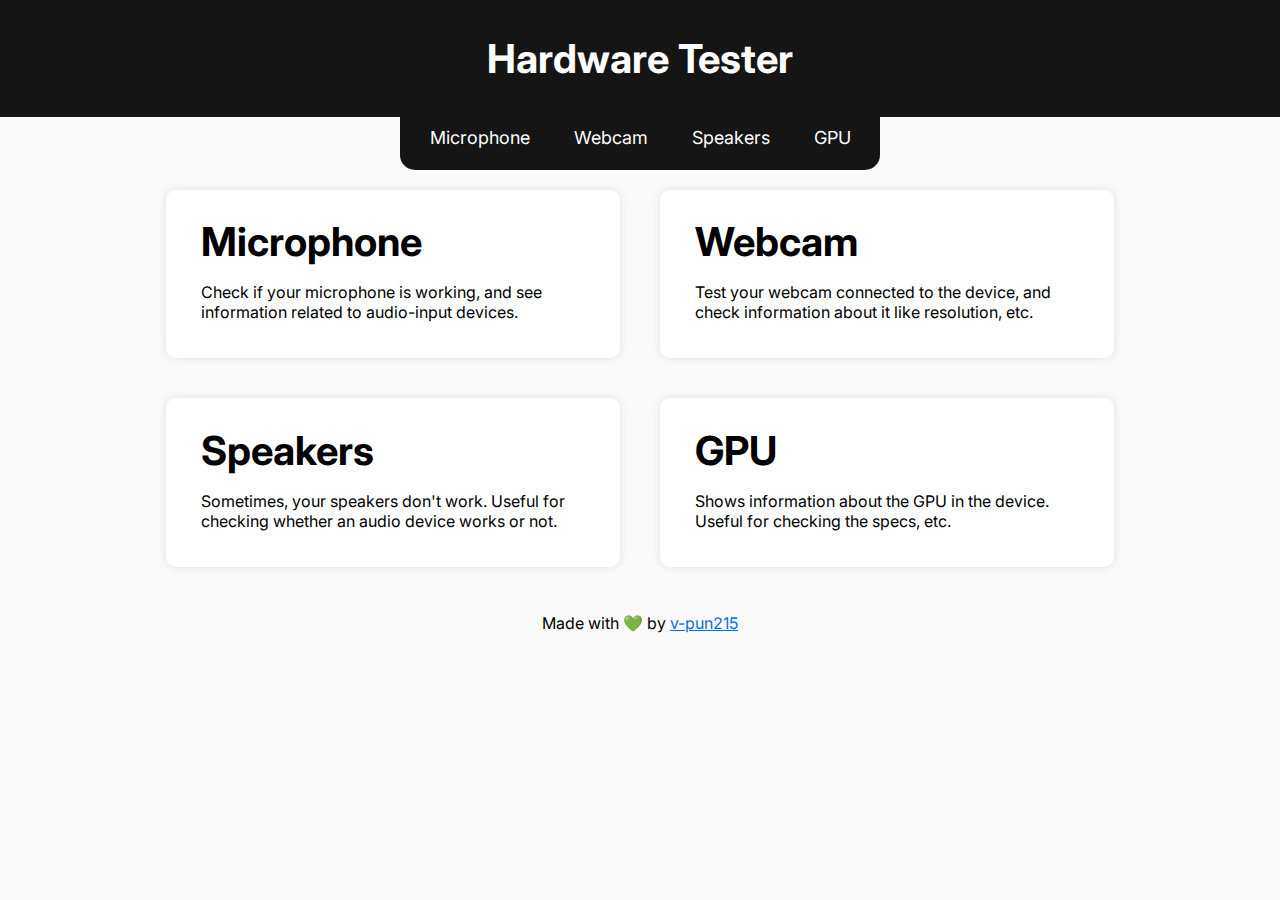
==== index.html @ 27bba9c4 "push to github" ====
<!DOCTYPE html>
<html lang="en">
<head>
    <meta charset="UTF-8">
    <meta name="viewport" content="width=device-width, initial-scale=1.0">
    <title>Hardware Tester</title>
    <link rel="stylesheet" href="style.css">
    <link rel="shortcut icon" href="img/favicon.png" type="image/png">
</head>
<body>
    <div class="header" onclick='window.location.href = "index.html";'>
        <h1>Hardware Tester</h1>
    </div>
    <center>
        <nav>
            <a href="microphone.html">Microphone</a>
            <a href="webcam.html">Webcam</a>
            <a href="speaker.html">Speakers</a>
            <a href="GPU.html">GPU</a>
        </nav>
    </center>
    <div class="content">
        <div class="test" onclick='window.location.href = "microphone.html";'>
            <h1>Microphone</h2>
            <p>Check if your microphone is working, and see information related to audio-input devices.</p>
        </div>
        <div class="test" onclick='window.location.href = "webcam.html";'>
            <h1>Webcam</h2>
            <p>Test your webcam connected to the device, and check information about it like resolution, etc.</p>
        </div>
        <div class="test" onclick='window.location.href = "speaker.html";'>
            <h1>Speakers</h2>
            <p>Sometimes, your speakers don't work. Useful for checking whether an audio device works or not.</p>
        </div>
        <div class="test" onclick='window.location.href = "gpu.html";'>
            <h1>GPU</h2>
            <p>Shows information about the GPU in the device. Useful for checking the specs, etc.</p>
        </div>
    </div>
    <div class="footer">
        <p>Made with 💚 by <a style="color:#0071e3;text-decoration: underline;" href="https://github.com/v-pun215">v-pun215</a></p>
    </div>
</body>
</html>
---- style.css ----
@import url('https://fonts.googleapis.com/css2?family=Inter:ital,opsz,wght@0,14..32,100..900;1,14..32,100..900&display=swap');
body {
    font-family:'Inter',sans-serif;
    margin: 0;
    padding: 0;
    background-color: #fafafa;
    height: 100%;
}
html {
    height: 100%;
}
.header {
    background-color: rgb(21, 21, 22);
    color: #fff;
    padding: 7px 0;
    text-align: center;
    font-size: 20px;
    cursor: pointer;
}
nav {
    background-color: rgb(21, 21, 22);
    color: #fff;
    text-align: center;
    padding: 10px 0;
    width:fit-content;
    padding-left:1.1vh;
    padding-right:1.1vh;
    height:33px;
    margin-top:0;
    border-bottom-left-radius: 15px;
    border-bottom-right-radius: 15px;
}
nav a{
    color: #fff;
    text-decoration: none;
    padding: 10px 20px;
    font-size: 18px;
    transition: 0.1s ease-in-out;
}
nav a:hover{
    background-color: #333;
    border-radius: 10px;
}
.content {
    display: flex;
    justify-content: center;
    align-items: center;
    flex-wrap: wrap;
    margin: 0;
    padding: 0;
}
.test {
    background-color: #fff;
    padding-top:1px;
    padding-left:35px;
    padding-right:35px;
    padding-bottom: 20px;
    margin: 20px;
    width:30%;
    border-radius: 10px;
    text-align: left;
    box-shadow: 0 0 10px rgba(0, 0, 0, 0.1);
    transition: 0.15s ease-in-out;
    cursor:pointer;
}
.test:hover {
    transform: scale(1.02);
}
.test h1 {
    color: black;
    font-size: 40px;
    padding-bottom:none;
    margin-bottom:0;
}
.last {
    width:65.6%;
}
.tester {
    background-color: #fff;
    padding-top:1px;
    padding-left:35px;
    padding-right:35px;
    padding-bottom: 20px;
    margin: 20px;
    margin-top:5vh;
    width:fit-content;
    height:fit-content;
    min-width: 30%;
    border-radius: 10px;
    text-align: left;
    box-shadow: 0 0 10px rgba(0, 0, 0, 0.1);
    display: flex;
    justify-content: space-between;
}
.top-left p {
    max-width: 40vh;
    margin-top:-10px;
}
.fa-microphone {
    font-size: 27px;
    color: #333;
    margin-right: 12px;
}
.fa-gamepad {
    font-size: 27px;
    color: #333;
    margin-right: 12px;
}
.fa-headphones {
    font-size: 27px;
    color: #333;
    margin-right: 12px;
}
.fa-camera {
    font-size: 27px;
    color: #333;
    margin-right: 12px;
}
.title {
    display: flex;
    align-items: center;
}
.bottom-left {
    margin-top:8vh;
}
label {
    font-size: 15px;
    color: #333;
}
select {
    width: 25vh;
    padding: 1px;
    margin-top: 5px;
    border-radius: 5px;
    border: 1px solid #333;
    font-size: 15px;
}
.properties {
    width:42vh;
    height: fit-content;
    text-align: center;
}
table {
    text-align: left;
}
.right {
    margin-left:10vh;
}
.top-right {
    margin-top: 5vh;
}
.bottom-right {
    margin-top: 5vh;
}
button {
    padding: 10px 20px;
    font-size: 15px;
    border-radius: 10px;
    border: none;
    background-color: #333;
    color: #fff;
    cursor: pointer;
    transition: 0.1s ease-in-out;
    font-family: 'Inter', sans-serif;
}
button:hover {
    background-color: #555;
}
button:disabled {
    background-color: #999;
    cursor: not-allowed;
    border:none;
}
video {
    width: 100%;
    border-radius: 10px;
    border:none;
}
@media (max-width: 768px) {
    nav {
        flex-direction: column;
        align-items: center;
        width:fit-content
    }
    nav a {
        margin: 10px 0;
    }
    .test {
        width: 100%;
    }
}

@media (max-width: 480px) {
    .header {
        padding: 10px;
    }
    nav {
        flex-direction: column;
        align-items: center;
        width:fit-content;
        display:none;
    }
    nav a {
        margin: 5px 0;
        font-size: 0.9em;
    }
    .test {
        padding: 10px;
    }
    .test h1 {
        font-size: 1.2em;
    }
    .test p {
        font-size: 0.9em;
    }
}
.container {
    display: flex;
    justify-content: space-between;
}
.left-speaker {
    margin-right: 10vh;
}
.right-speaker {
    margin-left: 10px;
}
img {
    cursor: pointer;
}
.top {
    text-align: left;
}
.bottom {
    text-align: left;
}
.footer {
    text-align: center;
    padding: 10px 0;
    position: sticky;
    bottom: 0;
    width: 100%;
}
.footer {
    width: 100%;
    text-align: center;
  }

.selected {
    background-color: #333;
    border-radius: 10px;
}
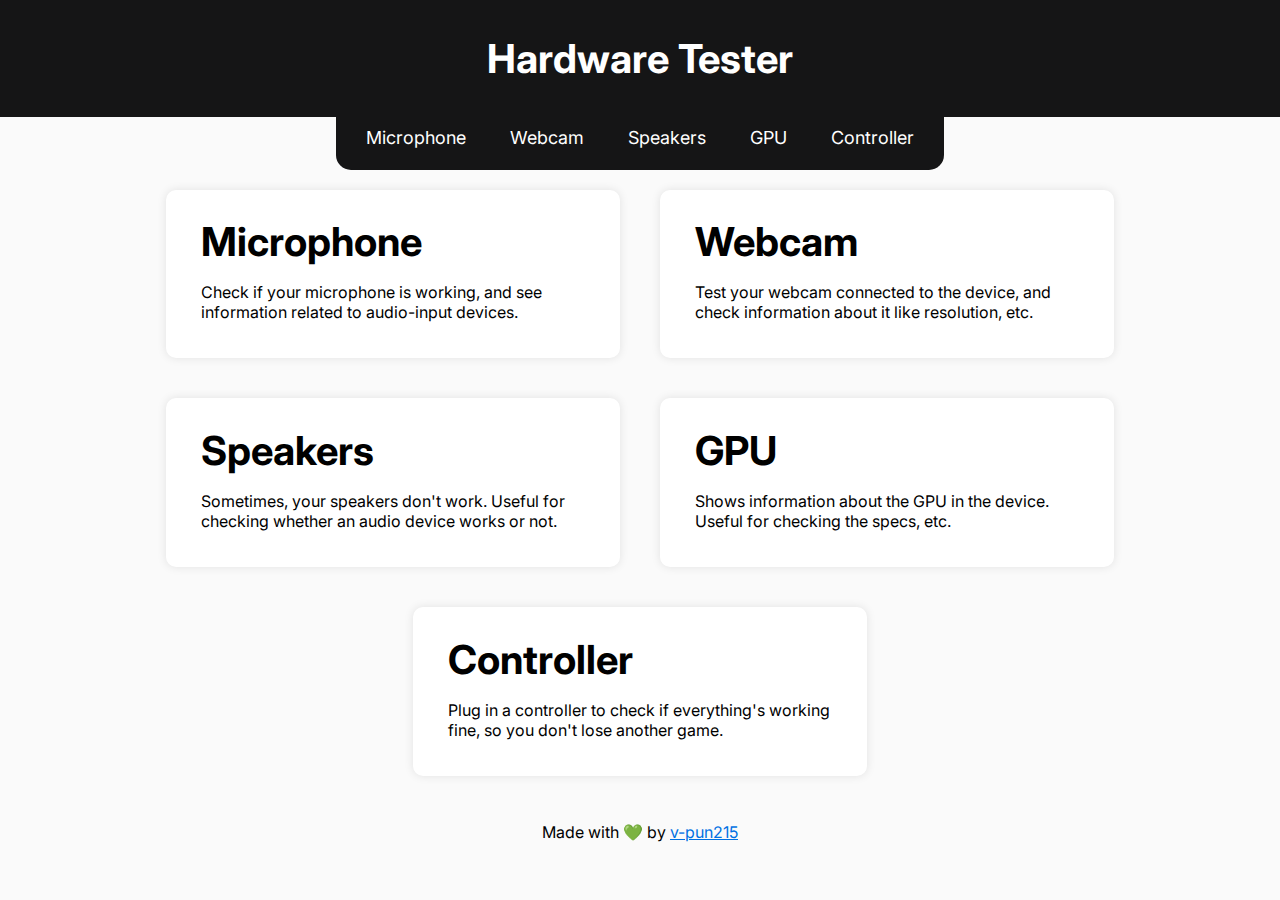
==== commit 789d405c: "Update 1: Controller Tester!" ====
--- a/index.html
+++ b/index.html
@@ -16,25 +16,30 @@
             <a href="microphone.html">Microphone</a>
             <a href="webcam.html">Webcam</a>
             <a href="speaker.html">Speakers</a>
-            <a href="GPU.html">GPU</a>
+            <a href="gpu.html">GPU</a>
+            <a href="controller.html">Controller</a>
         </nav>
     </center>
     <div class="content">
         <div class="test" onclick='window.location.href = "microphone.html";'>
-            <h1>Microphone</h2>
+            <h1>Microphone</h1>
             <p>Check if your microphone is working, and see information related to audio-input devices.</p>
         </div>
         <div class="test" onclick='window.location.href = "webcam.html";'>
-            <h1>Webcam</h2>
+            <h1>Webcam</h1>
             <p>Test your webcam connected to the device, and check information about it like resolution, etc.</p>
         </div>
         <div class="test" onclick='window.location.href = "speaker.html";'>
-            <h1>Speakers</h2>
+            <h1>Speakers</h1>
             <p>Sometimes, your speakers don't work. Useful for checking whether an audio device works or not.</p>
         </div>
         <div class="test" onclick='window.location.href = "gpu.html";'>
-            <h1>GPU</h2>
+            <h1>GPU</h1>
             <p>Shows information about the GPU in the device. Useful for checking the specs, etc.</p>
+        </div>
+        <div class="test" onclick='window.location.href = "controller.html";'>
+            <h1>Controller</h1>
+            <p>Plug in a controller to check if everything's working fine, so you don't lose another game.</p>
         </div>
     </div>
     <div class="footer">
--- a/style.css
+++ b/style.css
@@ -236,7 +236,6 @@
 .footer {
     text-align: center;
     padding: 10px 0;
-    position: sticky;
     bottom: 0;
     width: 100%;
 }
@@ -248,4 +247,55 @@
 .selected {
     background-color: #333;
     border-radius: 10px;
+}
+.controller-info {
+    text-align: center;
+}
+.axis, .button {
+    margin: 10px 0;
+}
+.progress-bar {
+    width: 300px;
+}
+.stick-container {
+    position: relative;
+    width: 100px;
+    height: 100px;
+    border: 0.5px solid #cdd6df;
+    border-radius: 50%;
+    margin: 20px;
+}
+.stick {
+    position: absolute;
+    width: 7px;
+    height: 7px;
+    background-color: #053361;
+    border-radius: 50%;
+    transform: translate(-50%, -50%);
+}
+.stick-line {
+    position: absolute;
+    width: 1px;
+    background-color: #053361;
+    transform-origin: center top;
+    top: 50%;
+    left: 50%;
+}
+.sticks-container {
+    display: flex;
+    justify-content: center;
+    gap: 20px;
+}
+.buttons-container {
+    display: grid;
+    grid-template-columns: repeat(auto-fill, minmax(150px, 1fr));
+    gap: 10px;
+}
+.button {
+    display: flex;
+    align-items: center;
+    justify-content: space-between;
+}
+.vibrate-button {
+    margin-top: 50px;
 }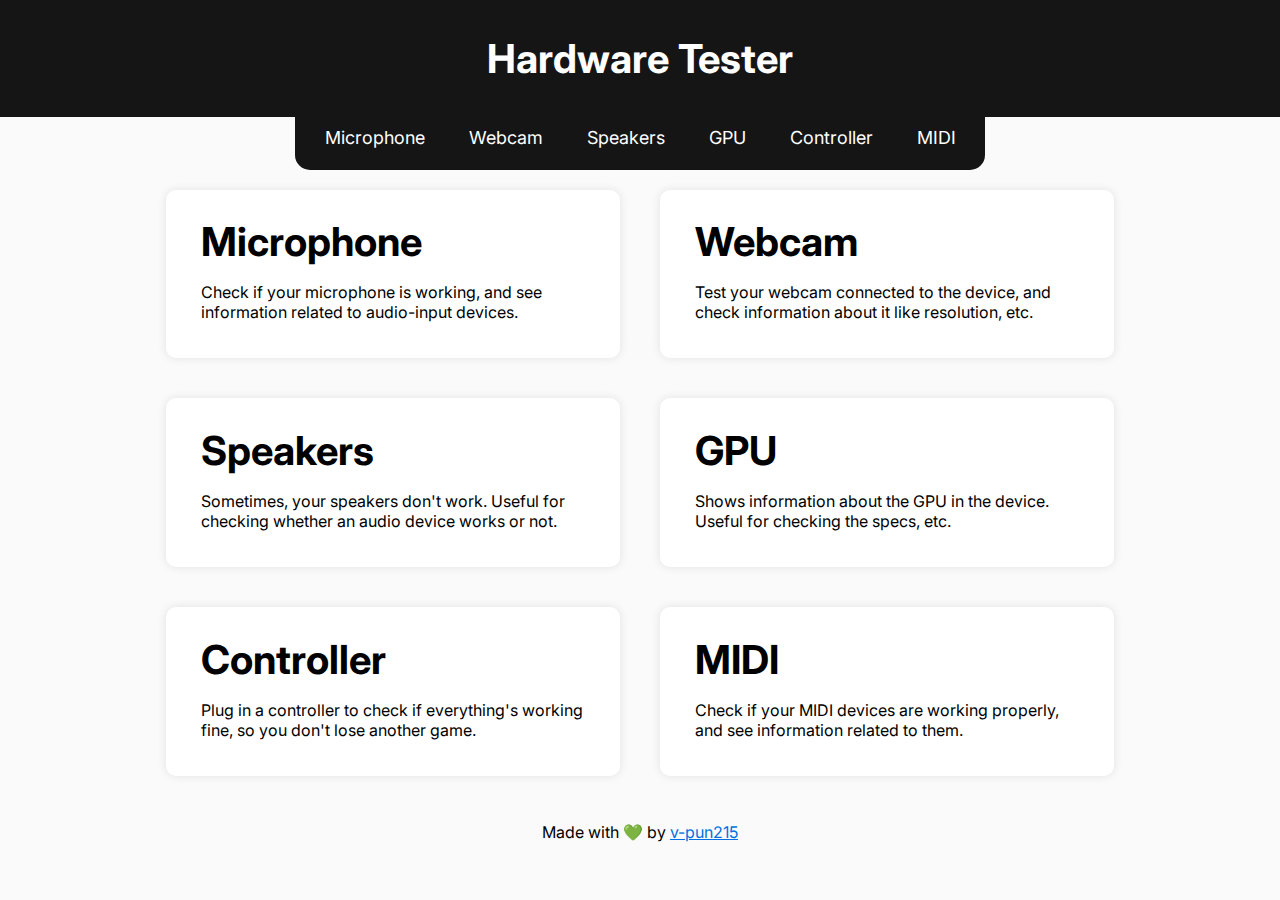
==== commit d27a4508: "Update 3: MIDI!" ====
--- a/index.html
+++ b/index.html
@@ -18,6 +18,7 @@
             <a href="speaker.html">Speakers</a>
             <a href="gpu.html">GPU</a>
             <a href="controller.html">Controller</a>
+            <a href="midi.html">MIDI</a>
         </nav>
     </center>
     <div class="content">
@@ -41,6 +42,10 @@
             <h1>Controller</h1>
             <p>Plug in a controller to check if everything's working fine, so you don't lose another game.</p>
         </div>
+        <div class="test" onclick='window.location.href = "midi.html";'>
+            <h1>MIDI</h1>
+            <p>Check if your MIDI devices are working properly, and see information related to them.</p>
+        </div>
     </div>
     <div class="footer">
         <p>Made with 💚 by <a style="color:#0071e3;text-decoration: underline;" href="https://github.com/v-pun215">v-pun215</a></p>
--- a/style.css
+++ b/style.css
@@ -298,4 +298,35 @@
 }
 .vibrate-button {
     margin-top: 50px;
+}
+.piano {
+    display: flex;
+    justify-content: center;
+    flex-wrap: wrap;
+    margin: 20px 0;
+    position: relative;
+    width: 100%; /* 52 white keys * 30px width */
+}
+.key {
+    width: 20px;
+    height: 70px;
+    border-top: 1px solid #000;
+    border-bottom: 1px solid #000;
+    border-left: 1px solid #000;
+    border-right: 1px solid #000;
+    margin: 0px;
+    background-color: white;
+    position: relative;
+    z-index: 1;
+}
+.key.black {
+    width: 8px;
+    height: 40px;
+    background-color: black;
+    position: absolute;
+    left: -6px;
+    z-index: 2;
+}
+.key.pressed {
+    background-color: yellow;
 }